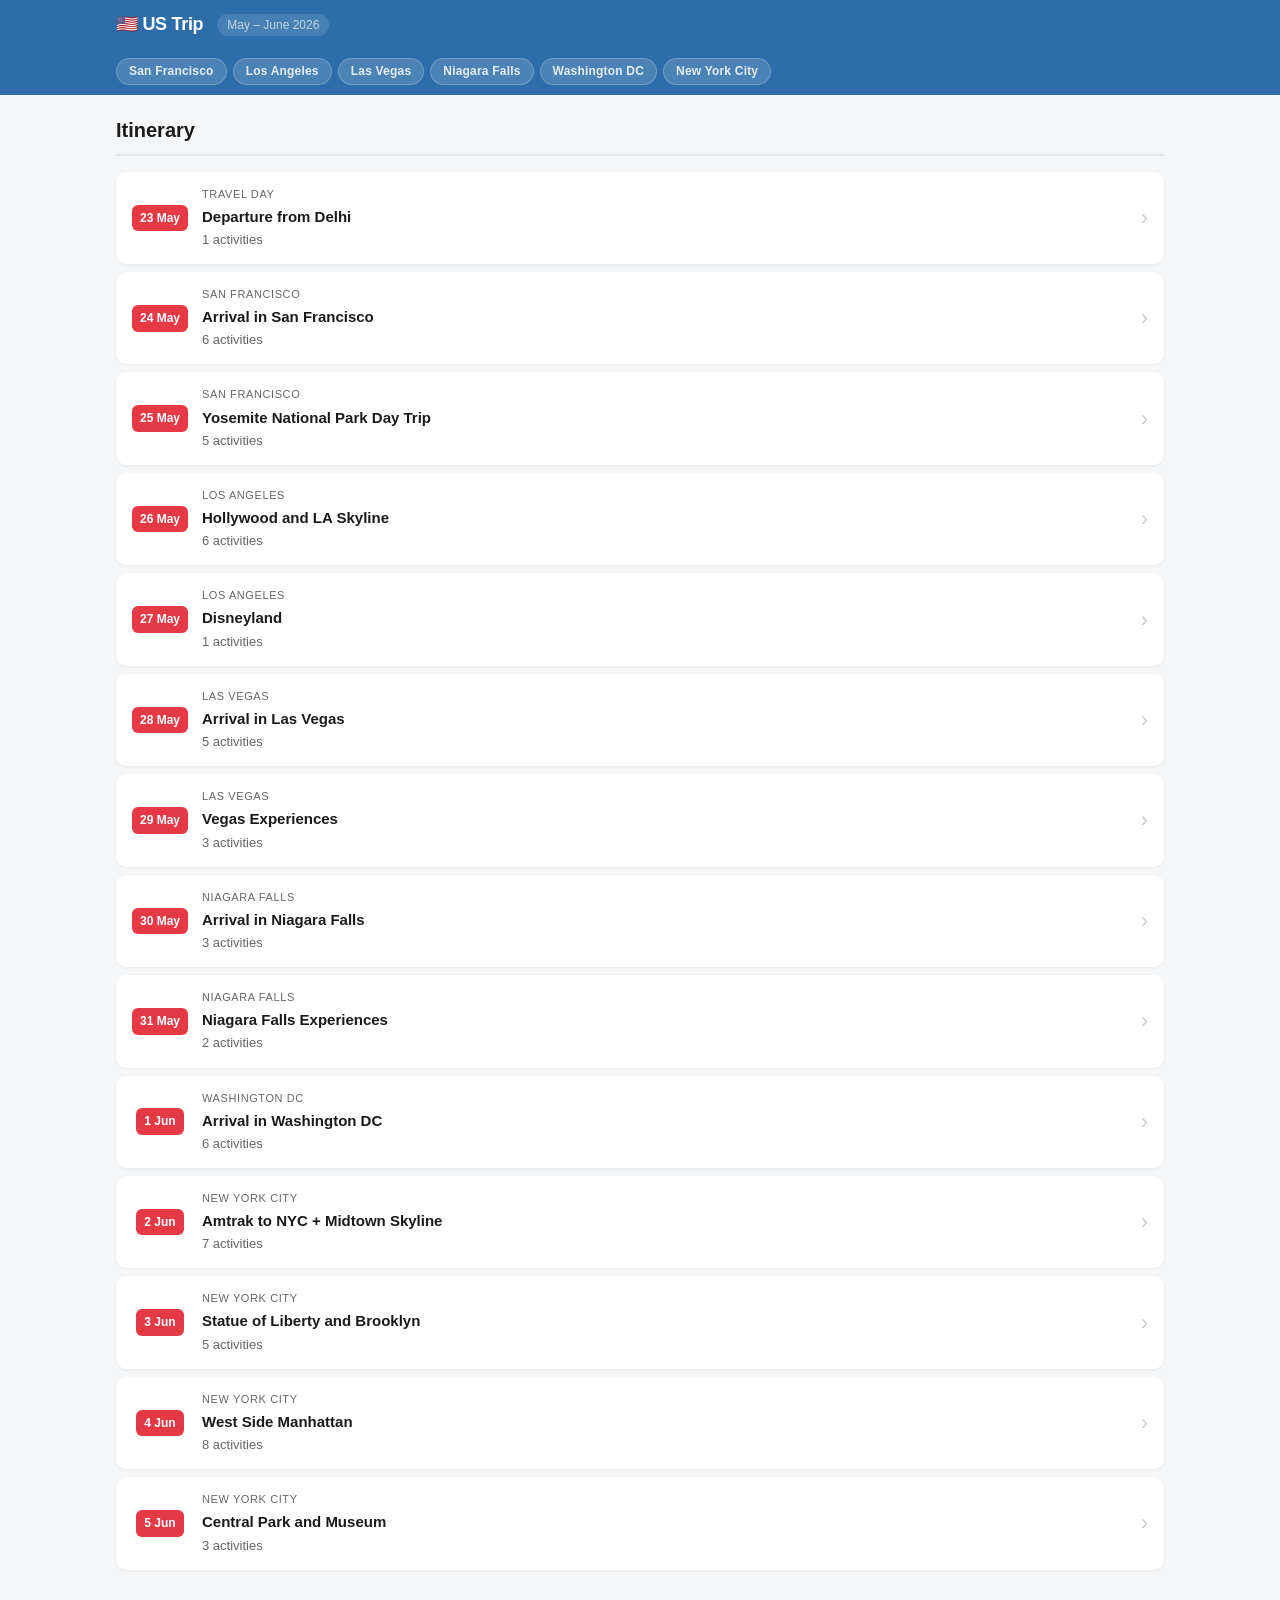
==== pages/index.html @ d6e0d07e "Add working website: index + day pages with hero, city nav, prev/next, activity cards" ====
<!doctype html>
<html lang="en">
<head>
  <meta charset="utf-8" />
  <meta name="viewport" content="width=device-width,initial-scale=1" />
  <title>US Trip — May–June 2026</title>
  <link rel="stylesheet" href="../styles/styles.css">
  <link rel="stylesheet" href="https://unpkg.com/leaflet@1.9.4/dist/leaflet.css">
</head>
<body>

  <header class="site-header">
    <div class="inner">
      <div class="brand">
        <span class="brand-title">🇺🇸 US Trip</span>
        <span class="brand-dates">May – June 2026</span>
      </div>
      <nav id="cityNav" class="city-nav"></nav>
    </div>
  </header>

  <main class="container">

    <!-- Itinerary section -->
    <section class="section">
      <h2 class="section-title">Itinerary</h2>
      <div id="days-list" class="days-list"></div>
    </section>

  </main>

  <!-- Image modal -->
  <div id="imageModal" class="modal hidden" role="dialog" aria-modal="true">
    <div class="modal-backdrop" id="imageModalBackdrop"></div>
    <div class="modal-box">
      <button class="modal-close" id="imageModalClose">✕</button>
      <img id="modalImg" src="" alt="" />
      <p id="modalCaption" class="modal-caption"></p>
    </div>
  </div>

  <script src="https://unpkg.com/leaflet@1.9.4/dist/leaflet.js"></script>
  <script src="../scripts/app.js"></script>
</body>
</html>
---- styles/styles.css ----
/* ── Reset & Base ── */
*, *::before, *::after { box-sizing: border-box; margin: 0; padding: 0; }
body {
  font-family: Inter, -apple-system, BlinkMacSystemFont, 'Segoe UI', Roboto, sans-serif;
  background: #f5f6f8;
  color: #1a1a1a;
  line-height: 1.55;
}
a { color: inherit; text-decoration: none; }
img { display: block; }

/* ── Variables ── */
:root {
  --accent:   #e63946;
  --blue:     #1d6fa4;
  --green:    #2a9d5c;
  --gold:     #e9a825;
  --purple:   #7c5cbf;
  --muted:    #666;
  --border:   #e4e6ea;
  --card-bg:  #fff;
  --max-w:    1080px;
  --radius:   10px;
}

/* ── Utilities ── */
.muted  { color: var(--muted); font-size: 13px; }
.hidden { display: none !important; }
.container { max-width: var(--max-w); margin: 0 auto; padding: 20px 16px 48px; }

/* ══════════════════════════════════════════════
   HEADER
══════════════════════════════════════════════ */
.site-header {
  background: #2d6eaa;
  border-bottom: none;
  position: relative;
  z-index: 10;
}
.site-header .inner {
  max-width: var(--max-w);
  margin: 0 auto;
  padding: 0 16px;
}
.brand {
  display: flex;
  align-items: center;
  gap: 14px;
  height: 50px;
}
.brand-title {
  font-size: 18px;
  font-weight: 700;
  letter-spacing: -0.3px;
  color: #fff;
}
.brand-dates {
  font-size: 12px;
  color: rgba(255,255,255,.65);
  background: rgba(255,255,255,.12);
  padding: 2px 10px;
  border-radius: 20px;
}
.brand-back {
  font-size: 13px;
  color: rgba(255,255,255,.80);
  margin-right: 4px;
}
.brand-back:hover { color: #fff; text-decoration: underline; }

/* City name pills row */
.city-nav {
  display: flex;
  gap: 6px;
  padding: 8px 0 10px;
  flex-wrap: wrap;
}
.city-pill {
  font-size: 12px;
  font-weight: 600;
  color: rgba(255,255,255,.85);
  background: rgba(255,255,255,.15);
  border: 1px solid rgba(255,255,255,.20);
  padding: 3px 12px;
  border-radius: 20px;
  letter-spacing: .2px;
  white-space: nowrap;
  cursor: pointer;
  transition: background .15s;
}
.city-pill:hover { background: rgba(255,255,255,.28); color: #fff; }

/* ══════════════════════════════════════════════
   SECTION HEADINGS
══════════════════════════════════════════════ */
.section { margin-bottom: 40px; }
.section-title {
  font-size: 20px;
  font-weight: 700;
  margin-bottom: 16px;
  padding-bottom: 8px;
  border-bottom: 2px solid var(--border);
}

/* ══════════════════════════════════════════════
   CITIES GRID (index)
══════════════════════════════════════════════ */
.cities-grid {
  display: grid;
  grid-template-columns: repeat(auto-fill, minmax(240px, 1fr));
  gap: 16px;
}
.city-card {
  background: var(--card-bg);
  border-radius: var(--radius);
  overflow: hidden;
  box-shadow: 0 1px 4px rgba(0,0,0,.07);
  transition: transform .15s, box-shadow .15s;
}
.city-card:hover { transform: translateY(-2px); box-shadow: 0 4px 14px rgba(0,0,0,.12); }
.city-card-img-wrap { height: 170px; overflow: hidden; cursor: zoom-in; }
.city-card-img { width: 100%; height: 100%; object-fit: cover; transition: transform .3s; }
.city-card-img-wrap:hover .city-card-img { transform: scale(1.04); }
.city-card-body { padding: 14px; }
.city-card-body h3 { font-size: 16px; font-weight: 600; margin-bottom: 4px; }
.city-card-body .muted { margin-bottom: 8px; line-height: 1.4; }
.city-weather { font-size: 12px; color: var(--muted); }

/* ══════════════════════════════════════════════
   DAYS LIST (index)
══════════════════════════════════════════════ */
.days-list { display: flex; flex-direction: column; gap: 8px; }
.day-card {
  display: flex;
  align-items: center;
  gap: 14px;
  background: var(--card-bg);
  border-radius: var(--radius);
  padding: 14px 16px;
  box-shadow: 0 1px 3px rgba(0,0,0,.06);
  transition: background .12s, box-shadow .12s;
  cursor: pointer;
}
.day-card:hover { background: #f7faff; box-shadow: 0 2px 10px rgba(0,0,0,.1); }
.day-card-left { min-width: 56px; text-align: center; }
.day-badge {
  display: inline-block;
  background: var(--accent);
  color: #fff;
  font-size: 12px;
  font-weight: 600;
  padding: 4px 8px;
  border-radius: 6px;
  white-space: nowrap;
}
.day-card-body { flex: 1; }
.day-card-city { font-size: 11px; text-transform: uppercase; letter-spacing: .6px; color: var(--muted); margin-bottom: 2px; }
.day-card-title { font-size: 15px; font-weight: 600; }
.day-card-count { margin-top: 2px; }
.day-card-arrow { font-size: 22px; color: #ccc; }

/* ══════════════════════════════════════════════
   CITY HERO (day page) — full-width spotlight
══════════════════════════════════════════════ */
.city-hero {
  width: 100%;
  height: 360px;
  background-size: cover;
  background-position: center;
  background-repeat: no-repeat;
  position: relative;
}
.city-hero-overlay {
  position: absolute;
  inset: 0;
  background: linear-gradient(to top, rgba(0,0,0,.75) 0%, rgba(0,0,0,.10) 55%, transparent 100%);
  display: flex;
  align-items: flex-end;
}
.city-hero-content {
  max-width: var(--max-w);
  width: 100%;
  margin: 0 auto;
  padding: 24px 20px;
  color: #fff;
}
.city-hero-name { font-size: 32px; font-weight: 800; margin-bottom: 4px; text-shadow: 0 1px 6px rgba(0,0,0,.5); }
.city-hero-why  { font-size: 14px; opacity: .88; margin-bottom: 8px; }
.city-hero-meta, .city-hero-clothing { font-size: 13px; opacity: .78; margin-bottom: 4px; }
.hero-zoom-btn {
  margin-top: 10px;
  background: rgba(255,255,255,.18);
  border: 1px solid rgba(255,255,255,.35);
  color: #fff;
  font-size: 12px;
  padding: 5px 14px;
  border-radius: 20px;
  cursor: pointer;
  backdrop-filter: blur(4px);
}
.hero-zoom-btn:hover { background: rgba(255,255,255,.28); }

/* ══════════════════════════════════════════════
   DAY HEADER (day page)
══════════════════════════════════════════════ */
.day-header { margin: 22px 0 10px; }
.day-header h2 { font-size: 22px; font-weight: 700; }
.day-date { font-size: 14px; color: var(--muted); margin-top: 3px; }

/* ══════════════════════════════════════════════
   DAY NAV (prev / next)
══════════════════════════════════════════════ */
.day-nav {
  display: flex;
  justify-content: space-between;
  gap: 8px;
  margin: 8px 0 14px;
}
.day-nav-btn {
  display: flex;
  align-items: center;
  gap: 4px;
  padding: 9px 16px;
  background: #fff;
  border: 1px solid var(--border);
  border-radius: var(--radius);
  font-size: 13px;
  font-weight: 600;
  color: #2d6eaa;
  box-shadow: 0 1px 3px rgba(0,0,0,.05);
  transition: background .12s, box-shadow .12s;
  max-width: 48%;
  overflow: hidden;
}
.day-nav-btn span {
  white-space: nowrap;
  overflow: hidden;
  text-overflow: ellipsis;
}
.day-nav-btn:hover { background: #f0f6ff; box-shadow: 0 2px 8px rgba(0,0,0,.1); }
.day-nav-btn.disabled { color: #bbb; pointer-events: none; border-color: #eee; }
.day-nav-next { margin-left: auto; text-align: right; }

/* ══════════════════════════════════════════════
   ACTIVITY CARDS (day page)
══════════════════════════════════════════════ */
.activity-list { display: flex; flex-direction: column; gap: 10px; }

.activity-card {
  display: flex;
  align-items: flex-start;
  gap: 12px;
  background: var(--card-bg);
  border-radius: var(--radius);
  padding: 14px 16px;
  box-shadow: 0 1px 3px rgba(0,0,0,.06);
  border-left: 4px solid transparent;
}

.ac-icon { font-size: 22px; flex-shrink: 0; margin-top: 1px; }
.ac-body { flex: 1; }
.ac-title { font-size: 15px; font-weight: 600; margin-bottom: 4px; }
.ac-sub   { font-size: 13px; color: var(--muted); margin-bottom: 2px; }
.ac-desc  { font-size: 13px; color: #444; margin-top: 6px; line-height: 1.45; }
.ac-tip   { font-size: 12px; color: var(--muted); margin-top: 6px; font-style: italic; }

/* Right column: duration + map btn */
.ac-right {
  display: flex;
  flex-direction: column;
  align-items: center;
  gap: 6px;
  flex-shrink: 0;
  min-width: 54px;
}
.ac-duration {
  font-size: 12px;
  color: var(--muted);
  text-align: center;
  white-space: nowrap;
}
.map-btn {
  background: none;
  border: none;
  cursor: pointer;
  padding: 2px;
  border-radius: 4px;
  display: flex;
  align-items: center;
  justify-content: center;
}
.map-btn:hover { background: #f0f2f5; }
.map-btn svg { display: block; }

/* Card accent colours by type */
.card-flight     { border-left-color: var(--blue); }
.card-train      { border-left-color: var(--purple); }
.card-hotel      { border-left-color: var(--green); }
.card-visit      { border-left-color: var(--gold); }
.card-experience { border-left-color: var(--accent); }

/* ══════════════════════════════════════════════
   MODALS
══════════════════════════════════════════════ */
.modal {
  position: fixed;
  inset: 0;
  z-index: 999;
  display: flex;
  align-items: center;
  justify-content: center;
}
.modal-backdrop {
  position: absolute;
  inset: 0;
  background: rgba(0,0,0,.60);
}
.modal-box {
  position: relative;
  background: #fff;
  border-radius: 12px;
  padding: 16px;
  max-width: 92vw;
  max-height: 90vh;
  overflow: auto;
  box-shadow: 0 16px 60px rgba(0,0,0,.3);
}
.modal-box img {
  max-width: min(780px, 90vw);
  max-height: 70vh;
  border-radius: 8px;
  object-fit: contain;
}
.modal-caption {
  margin-top: 10px;
  font-size: 14px;
  color: var(--muted);
  text-align: center;
}
.modal-close {
  position: absolute;
  top: 10px;
  right: 12px;
  background: #fff;
  border: 1px solid var(--border);
  border-radius: 6px;
  padding: 4px 10px;
  font-size: 14px;
  cursor: pointer;
  z-index: 1;
}
.modal-close:hover { background: #f5f6f8; }

/* Map modal is wider */
.map-modal-box { width: min(640px, 90vw); }
.map-venue-name { font-size: 15px; font-weight: 600; margin-bottom: 10px; }

/* ══════════════════════════════════════════════
   RESPONSIVE
══════════════════════════════════════════════ */
@media (max-width: 768px) {
  .city-hero { height: 280px; }
  .city-hero-name { font-size: 24px; }
}
@media (max-width: 640px) {
  .cities-grid { grid-template-columns: 1fr 1fr; }
  .city-hero { height: 260px; }
  .city-hero-name { font-size: 22px; }
  .city-hero-why { display: none; }
  .city-nav { gap: 4px; padding: 6px 0 8px; flex-wrap: nowrap; overflow-x: auto; scrollbar-width: none; }
  .city-nav::-webkit-scrollbar { display: none; }
  .city-pill { font-size: 11px; padding: 3px 10px; }
  .day-card { gap: 10px; }
  .day-nav-btn { font-size: 12px; padding: 8px 12px; }
}
@media (max-width: 400px) {
  .cities-grid { grid-template-columns: 1fr; }
  .city-hero { height: 230px; }
}
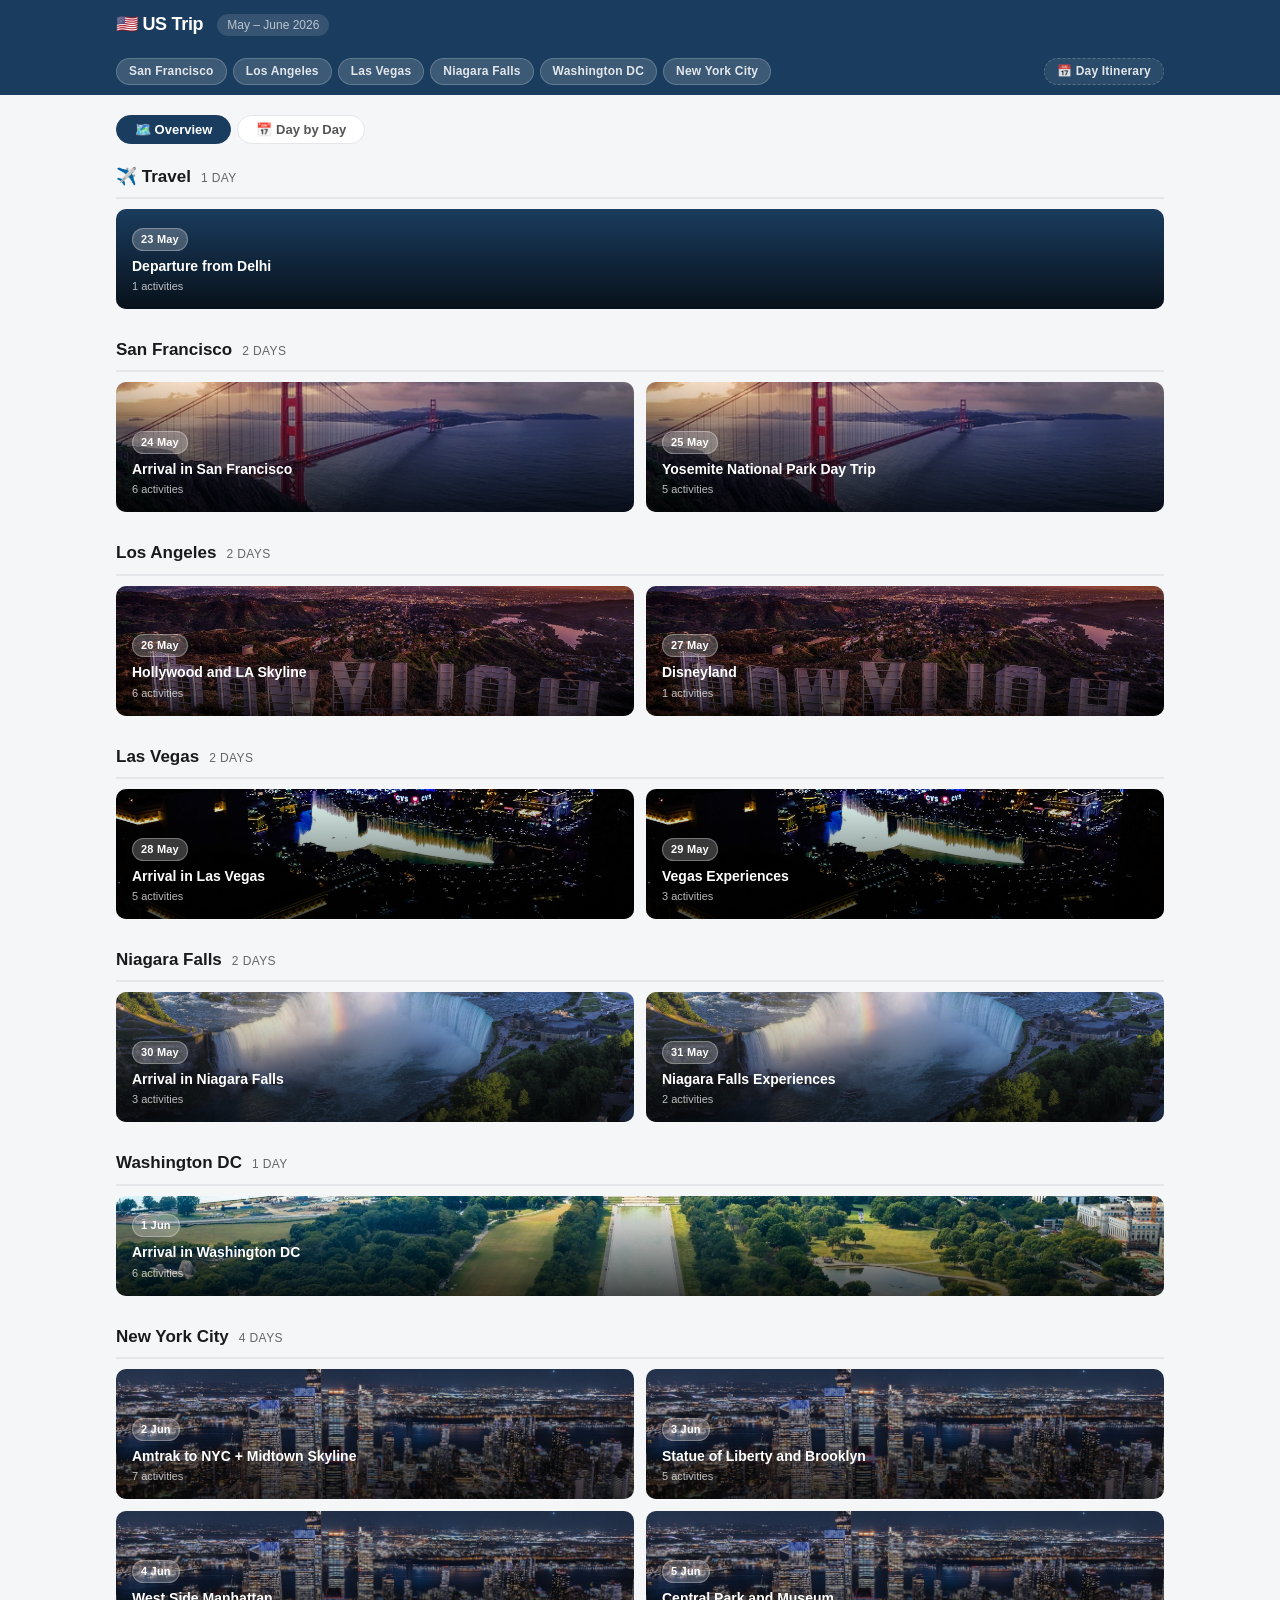
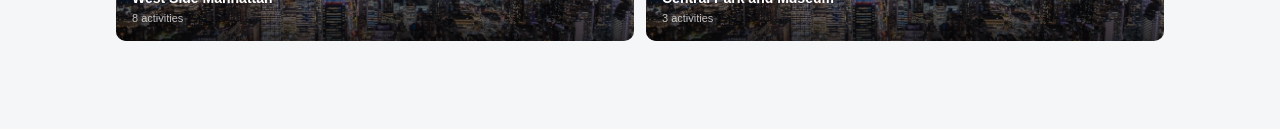
==== commit c38065e9: "Add overview tile grid, view toggle, darker header, taller hero" ====
--- a/pages/index.html
+++ b/pages/index.html
@@ -23,8 +23,12 @@
 
     <!-- Itinerary section -->
     <section class="section">
-      <h2 class="section-title">Itinerary</h2>
-      <div id="days-list" class="days-list"></div>
+      <div class="view-toggle">
+        <button class="view-btn active" data-view="overview">🗺️ Overview</button>
+        <button class="view-btn" data-view="list">📅 Day by Day</button>
+      </div>
+      <div id="overview-grid" class="overview-grid"></div>
+      <div id="days-list" class="days-list hidden"></div>
     </section>
 
   </main>
--- a/styles/styles.css
+++ b/styles/styles.css
@@ -32,7 +32,7 @@
    HEADER
 ══════════════════════════════════════════════ */
 .site-header {
-  background: #2d6eaa;
+  background: #1a3c5e;
   border-bottom: none;
   position: relative;
   z-index: 10;
@@ -164,7 +164,7 @@
 ══════════════════════════════════════════════ */
 .city-hero {
   width: 100%;
-  height: 360px;
+  height: 460px;
   background-size: cover;
   background-position: center;
   background-repeat: no-repeat;
@@ -226,7 +226,7 @@
   border-radius: var(--radius);
   font-size: 13px;
   font-weight: 600;
-  color: #2d6eaa;
+  color: #1a3c5e;
   box-shadow: 0 1px 3px rgba(0,0,0,.05);
   transition: background .12s, box-shadow .12s;
   max-width: 48%;
@@ -240,6 +240,123 @@
 .day-nav-btn:hover { background: #f0f6ff; box-shadow: 0 2px 8px rgba(0,0,0,.1); }
 .day-nav-btn.disabled { color: #bbb; pointer-events: none; border-color: #eee; }
 .day-nav-next { margin-left: auto; text-align: right; }
+
+/* ══════════════════════════════════════════════
+   VIEW TOGGLE (index page)
+══════════════════════════════════════════════ */
+.view-toggle {
+  display: flex;
+  gap: 6px;
+  margin-bottom: 20px;
+}
+.view-btn {
+  font-size: 13px;
+  font-weight: 600;
+  padding: 6px 18px;
+  border-radius: 20px;
+  border: 1.5px solid var(--border);
+  background: #fff;
+  color: #555;
+  cursor: pointer;
+  transition: background .12s, color .12s, border-color .12s;
+}
+.view-btn:hover { background: #f0f6ff; border-color: #b5ccee; color: #1a3c5e; }
+.view-btn.active { background: #1a3c5e; color: #fff; border-color: #1a3c5e; }
+
+/* ══════════════════════════════════════════════
+   CITY GROUPS + DAY TILES (overview grid)
+══════════════════════════════════════════════ */
+.overview-grid { display: flex; flex-direction: column; gap: 28px; }
+
+.city-group-header {
+  display: flex;
+  align-items: baseline;
+  gap: 10px;
+  margin-bottom: 10px;
+  padding-bottom: 7px;
+  border-bottom: 2px solid var(--border);
+}
+.city-group-name {
+  font-size: 17px;
+  font-weight: 700;
+  color: #1a1a1a;
+}
+.city-group-count {
+  font-size: 12px;
+  color: var(--muted);
+  text-transform: uppercase;
+  letter-spacing: .4px;
+}
+
+.day-tile-grid {
+  display: grid;
+  grid-template-columns: 1fr 1fr;
+  gap: 12px;
+}
+
+.day-tile {
+  position: relative;
+  height: 130px;
+  border-radius: var(--radius);
+  overflow: hidden;
+  display: flex;
+  flex-direction: column;
+  justify-content: flex-end;
+  padding: 14px 16px;
+  color: #fff;
+  background: #1a3c5e;
+  background-size: cover;
+  background-position: center;
+  text-decoration: none;
+  transition: transform .15s, box-shadow .15s;
+}
+.day-tile:hover { transform: translateY(-2px); box-shadow: 0 6px 20px rgba(0,0,0,.18); }
+.day-tile::before {
+  content: '';
+  position: absolute;
+  inset: 0;
+  background: linear-gradient(to top, rgba(0,0,0,.72) 0%, rgba(0,0,0,.22) 70%, transparent 100%);
+  transition: background .15s;
+}
+.day-tile:hover::before { background: linear-gradient(to top, rgba(0,0,0,.80) 0%, rgba(0,0,0,.30) 70%, transparent 100%); }
+.day-tile > * { position: relative; z-index: 1; }
+.day-tile--full { grid-column: span 2; height: 100px; }
+
+.day-tile-badge {
+  font-size: 11px;
+  font-weight: 700;
+  background: rgba(255,255,255,.22);
+  border: 1px solid rgba(255,255,255,.30);
+  display: inline-block;
+  padding: 2px 8px;
+  border-radius: 12px;
+  margin-bottom: 6px;
+  width: fit-content;
+  letter-spacing: .2px;
+}
+.day-tile-title {
+  font-size: 14px;
+  font-weight: 700;
+  line-height: 1.3;
+  margin-bottom: 3px;
+}
+.day-tile-count {
+  font-size: 11px;
+  opacity: .72;
+}
+
+/* pill variant for the day-itinerary nav button */
+.city-pill--itinerary {
+  background: rgba(255,255,255,.08);
+  border-style: dashed;
+  margin-left: auto;
+}
+
+@media (max-width: 640px) {
+  .day-tile-grid { grid-template-columns: 1fr 1fr; gap: 8px; }
+  .day-tile { height: 110px; padding: 10px 12px; }
+  .day-tile--full { height: 80px; }
+}
 
 /* ══════════════════════════════════════════════
    ACTIVITY CARDS (day page)
@@ -298,6 +415,45 @@
 .card-hotel      { border-left-color: var(--green); }
 .card-visit      { border-left-color: var(--gold); }
 .card-experience { border-left-color: var(--accent); }
+
+/* ══════════════════════════════════════════════
+   COMMUTE STRIPS
+══════════════════════════════════════════════ */
+.commute-strip {
+  display: flex;
+  align-items: center;
+  gap: 8px;
+  padding: 5px 16px;
+  margin: -4px 4px;
+  font-size: 12px;
+  color: var(--muted);
+}
+.commute-icon  { font-size: 15px; }
+.commute-label { flex: 1; }
+.commute-dur   { font-weight: 600; color: #888; }
+
+/* ══════════════════════════════════════════════
+   ACTIVITY FILTERS
+══════════════════════════════════════════════ */
+.activity-filters {
+  display: flex;
+  gap: 6px;
+  flex-wrap: wrap;
+  padding: 0 0 12px;
+}
+.filter-btn {
+  font-size: 12px;
+  font-weight: 600;
+  padding: 5px 14px;
+  border-radius: 20px;
+  border: 1px solid var(--border);
+  background: #fff;
+  color: #555;
+  cursor: pointer;
+  transition: background .12s, color .12s, border-color .12s;
+}
+.filter-btn:hover { background: #f0f6ff; border-color: #b5ccee; color: #1a3c5e; }
+.filter-btn.active { background: #1a3c5e; color: #fff; border-color: #1a3c5e; }
 
 /* ══════════════════════════════════════════════
    MODALS
@@ -359,12 +515,12 @@
    RESPONSIVE
 ══════════════════════════════════════════════ */
 @media (max-width: 768px) {
-  .city-hero { height: 280px; }
-  .city-hero-name { font-size: 24px; }
+  .city-hero { height: 360px; }
+  .city-hero-name { font-size: 26px; }
 }
 @media (max-width: 640px) {
   .cities-grid { grid-template-columns: 1fr 1fr; }
-  .city-hero { height: 260px; }
+  .city-hero { height: 300px; }
   .city-hero-name { font-size: 22px; }
   .city-hero-why { display: none; }
   .city-nav { gap: 4px; padding: 6px 0 8px; flex-wrap: nowrap; overflow-x: auto; scrollbar-width: none; }
@@ -375,5 +531,5 @@
 }
 @media (max-width: 400px) {
   .cities-grid { grid-template-columns: 1fr; }
-  .city-hero { height: 230px; }
-}
+  .city-hero { height: 260px; }
+}
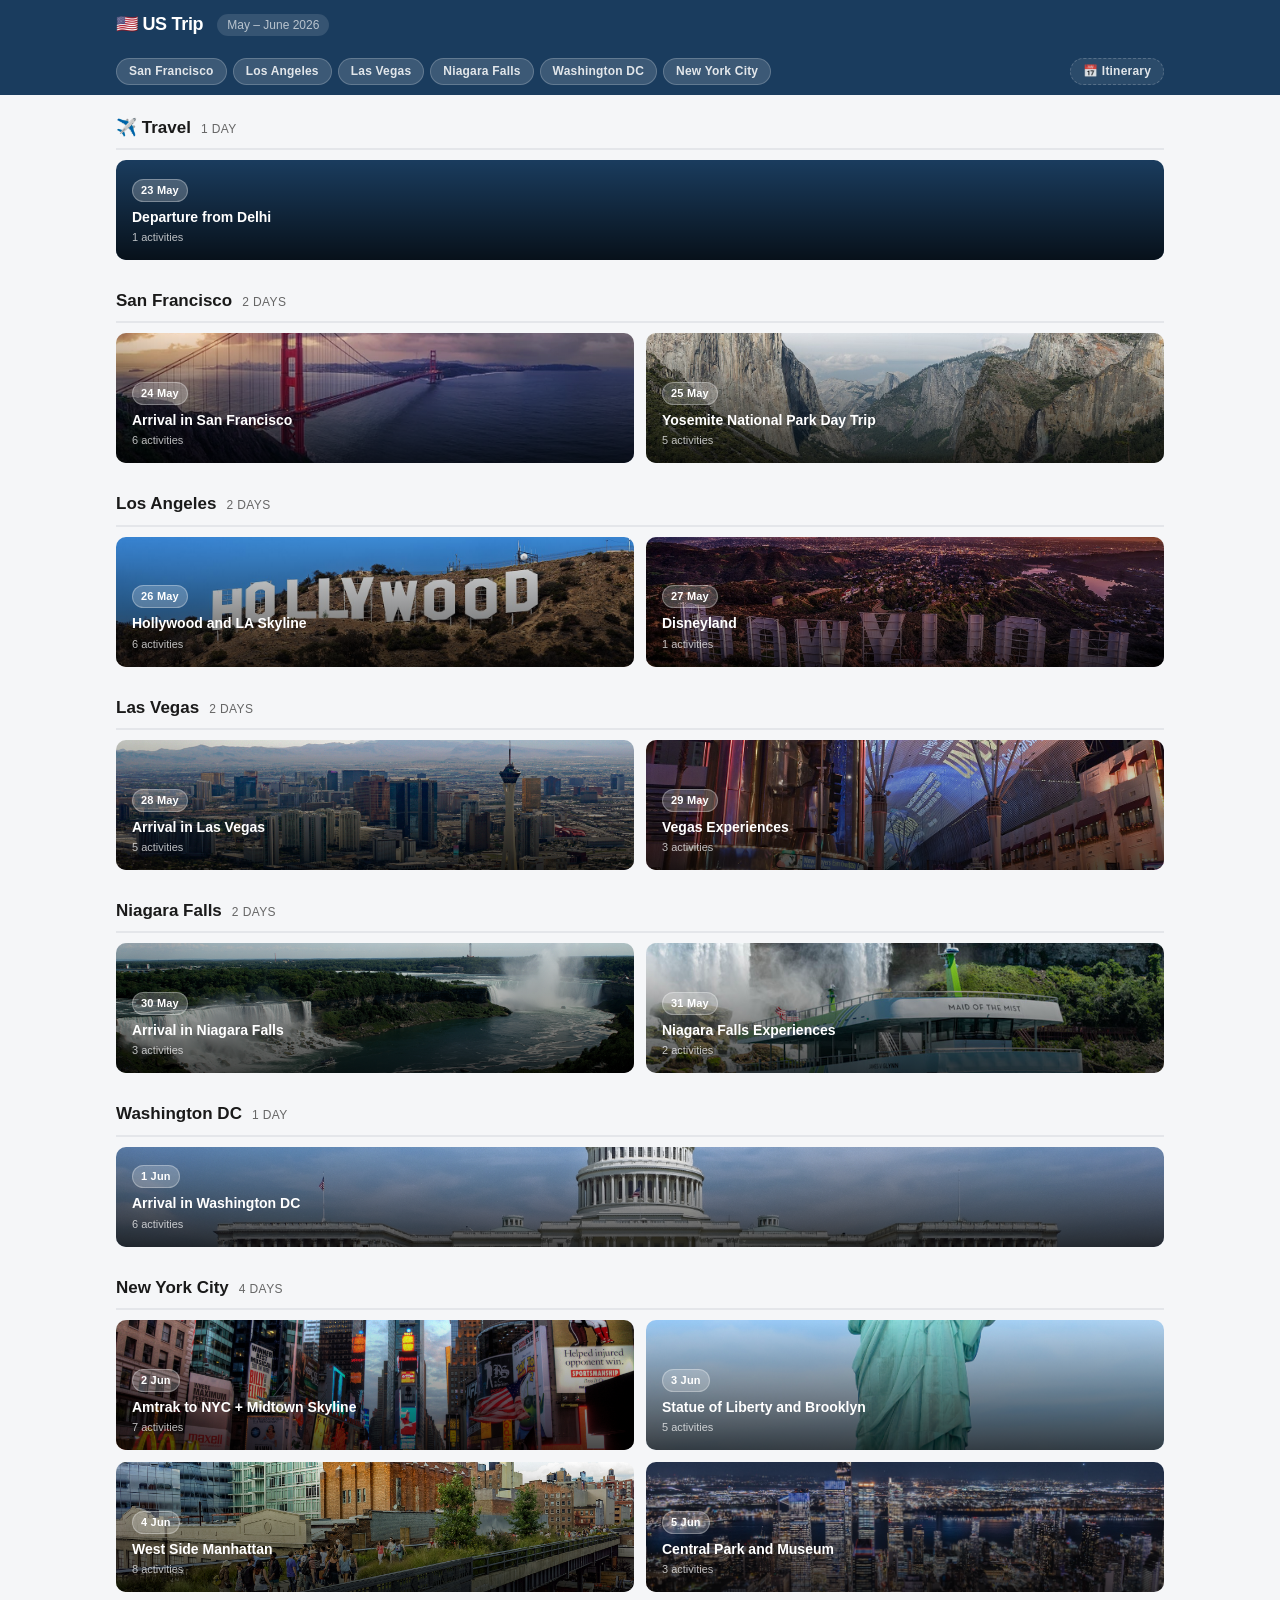
==== commit 86c8b6b3: "Per-day hero images, venue thumbnails in cards, remove Day-by-Day toggle, Itinerary pill links to ho" ====
--- a/pages/index.html
+++ b/pages/index.html
@@ -23,12 +23,7 @@
 
     <!-- Itinerary section -->
     <section class="section">
-      <div class="view-toggle">
-        <button class="view-btn active" data-view="overview">🗺️ Overview</button>
-        <button class="view-btn" data-view="list">📅 Day by Day</button>
-      </div>
       <div id="overview-grid" class="overview-grid"></div>
-      <div id="days-list" class="days-list hidden"></div>
     </section>
 
   </main>
--- a/styles/styles.css
+++ b/styles/styles.css
@@ -388,7 +388,7 @@
   align-items: center;
   gap: 6px;
   flex-shrink: 0;
-  min-width: 54px;
+  min-width: 80px;
 }
 .ac-duration {
   font-size: 12px;
@@ -396,6 +396,21 @@
   text-align: center;
   white-space: nowrap;
 }
+
+/* Venue photo thumbnail in activity card */
+.venue-thumb {
+  width: 72px;
+  height: 72px;
+  border-radius: 8px;
+  background-size: cover;
+  background-position: center;
+  cursor: zoom-in;
+  flex-shrink: 0;
+  box-shadow: 0 1px 4px rgba(0,0,0,.15);
+  transition: transform .15s, box-shadow .15s;
+  background-color: #d0d8e4;
+}
+.venue-thumb:hover { transform: scale(1.05); box-shadow: 0 4px 12px rgba(0,0,0,.22); }
 .map-btn {
   background: none;
   border: none;
